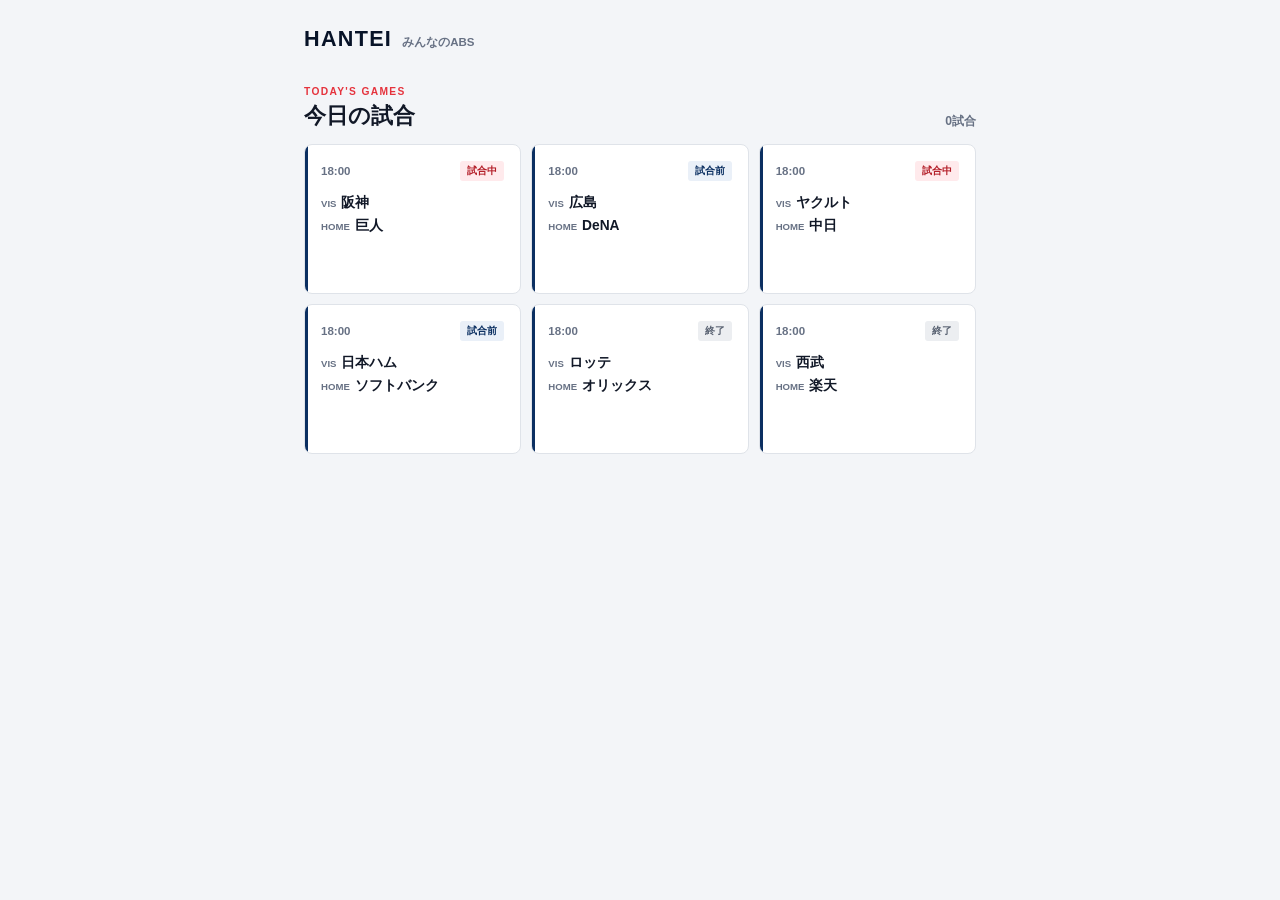
==== index.html @ f7abae08 "Load game count from Supabase" ====
<!doctype html>
<html lang="ja">
<head>
  <meta charset="utf-8">
  <meta name="viewport" content="width=device-width, initial-scale=1">
  <meta name="description" content="今日の野球の試合を選んで、気になった判定に声を届けるHANTEI。">
  <title>HANTEI | 今日の試合</title>
  <link rel="stylesheet" href="styles.css">
</head>
<body>
  <main class="home-shell">
    <header class="site-header">
      <a class="brand" href="index.html" aria-label="HANTEI トップページ">
        <span>HANTEI</span>
        <small>みんなのABS</small>
      </a>
    </header>

    <section aria-labelledby="games-heading">
      <div class="section-heading">
        <div>
          <p class="eyebrow">TODAY'S GAMES</p>
          <h1 id="games-heading">今日の試合</h1>
        </div>
        <span id="game-count" class="game-count">0試合</span>
      </div>
      <div id="game-list" class="game-grid"></div>
    </section>
  </main>
  <script src="app.js"></script>
</body>
</html>
---- styles.css ----
:root {
  color-scheme: light;
  --navy: #071328;
  --blue: #0b2f61;
  --red: #e5333d;
  --ink: #111827;
  --muted: #677184;
  --line: #dfe3e9;
  --paper: #fff;
  --background: #f3f5f8;
}

* { box-sizing: border-box; }

html { background: var(--background); }

body {
  margin: 0;
  color: var(--ink);
  background: var(--background);
  font-family: -apple-system, BlinkMacSystemFont, "Segoe UI", "Hiragino Sans", "Yu Gothic", sans-serif;
}

a { color: inherit; }

button, input, select { font: inherit; }

button, select { cursor: pointer; }

.home-shell,
.game-shell {
  width: min(100%, 720px);
  min-height: 100vh;
  margin: 0 auto;
  padding: 0 16px 24px;
}

.site-header,
.game-header {
  display: flex;
  align-items: center;
  min-height: 78px;
}

.game-header { justify-content: space-between; }

.brand {
  display: inline-flex;
  align-items: baseline;
  gap: 10px;
  text-decoration: none;
}

.brand span {
  color: var(--navy);
  font-size: 1.35rem;
  font-weight: 900;
  letter-spacing: .06em;
}

.brand small { color: var(--muted); font-size: .72rem; font-weight: 700; }
.brand-compact span { font-size: .95rem; }

.back-link {
  color: var(--blue);
  font-size: .86rem;
  font-weight: 700;
  text-decoration: none;
}

.section-heading {
  display: flex;
  align-items: end;
  justify-content: space-between;
  margin: 8px 0 14px;
}

.eyebrow {
  margin: 0 0 4px;
  color: var(--red);
  font-size: .64rem;
  font-weight: 900;
  letter-spacing: .13em;
}

h1, h2, p { margin-top: 0; }
.section-heading h1 { margin: 0; font-size: 1.35rem; }

.game-count {
  color: var(--muted);
  font-size: .76rem;
  font-weight: 700;
}

.game-grid {
  display: grid;
  grid-template-columns: repeat(2, minmax(0, 1fr));
  gap: 10px;
}

.game-card {
  position: relative;
  min-width: 0;
  min-height: 132px;
  padding: 13px;
  overflow: hidden;
  color: var(--ink);
  background: var(--paper);
  border: 1px solid var(--line);
  border-radius: 8px;
  text-decoration: none;
}

.game-card::before {
  position: absolute;
  inset: 0 auto 0 0;
  width: 3px;
  background: var(--blue);
  content: "";
}

.card-top {
  display: flex;
  align-items: center;
  justify-content: space-between;
  gap: 6px;
  margin-bottom: 13px;
}

.card-time { color: var(--muted); font-size: .72rem; font-weight: 700; }

.status {
  display: inline-block;
  margin: 0;
  padding: 3px 7px;
  color: var(--blue);
  background: #eaf0f8;
  border-radius: 3px;
  font-size: .64rem;
  font-weight: 800;
}

.status.live { color: #b31d27; background: #ffeaec; }
.status.finished { color: #586171; background: #eceef1; }

.teams { display: grid; gap: 6px; }

.teams strong {
  overflow: hidden;
  font-size: .86rem;
  line-height: 1.25;
  text-overflow: ellipsis;
  white-space: nowrap;
}

.teams span { margin-right: 5px; color: var(--muted); font-size: .6rem; font-weight: 800; }

.game-card:hover { border-color: #aeb8c7; }
.game-card:focus-visible, button:focus-visible, input:focus-visible, select:focus-visible, a:focus-visible {
  outline: 3px solid #7aa7e3;
  outline-offset: 2px;
}

.match-card {
  padding: 22px 18px 20px;
  color: white;
  background: var(--navy);
  border-radius: 8px;
}

.match-card .status { margin-bottom: 18px; color: white; background: rgba(255,255,255,.14); }
.match-card .status.live { background: var(--red); }

.matchup { display: grid; gap: 6px; }
.matchup strong { font-size: clamp(1.12rem, 5.5vw, 1.55rem); line-height: 1.3; }
.matchup span { color: #9ba8bb; font-size: .72rem; font-weight: 800; }
.match-time { margin: 16px 0 0; color: #c5ccda; font-size: .78rem; }

.surge-notice {
  margin-top: 12px;
  padding: 13px 14px;
  color: #8c1820;
  background: #fff0f1;
  border-left: 4px solid var(--red);
  border-radius: 4px;
}

.surge-notice strong, .surge-notice span { display: block; }
.surge-notice strong { margin-bottom: 3px; font-size: .84rem; }
.surge-notice span { font-size: .72rem; }

.abs-panel {
  margin-top: 12px;
  padding: 20px 18px;
  background: var(--paper);
  border: 1px solid var(--line);
  border-radius: 8px;
}

.index-heading { display: flex; align-items: baseline; justify-content: space-between; }
.index-heading h1 { margin: 0; font-size: 1.05rem; }
.index-heading strong { color: var(--navy); font-size: 2.35rem; line-height: 1; }

.meter {
  height: 8px;
  margin-top: 15px;
  overflow: hidden;
  background: #e6e9ee;
  border-radius: 2px;
}

.meter span { display: block; width: 0; height: 100%; background: var(--red); }
.index-note { margin: 8px 0 0; color: var(--muted); font-size: .68rem; }

.action-area { padding: 22px 0 0; }
.action-area > p { margin-bottom: 10px; color: var(--muted); font-size: .76rem; text-align: center; }

.abs-button {
  display: grid;
  width: 100%;
  min-height: 112px;
  place-content: center;
  color: white;
  background: var(--blue);
  border: 0;
  border-bottom: 5px solid #061d3b;
  border-radius: 8px;
}

.abs-button:active { border-bottom-width: 2px; transform: translateY(3px); }
.abs-button strong { font-size: 2.2rem; letter-spacing: .08em; }
.abs-button span { margin-top: 3px; font-size: .77rem; font-weight: 700; }

.game-error { margin-top: 30vh; color: var(--muted); text-align: center; }

.details-dialog {
  width: min(100%, 560px);
  max-height: 88vh;
  margin: auto auto 0;
  padding: 0;
  overflow: auto;
  border: 0;
  border-radius: 12px 12px 0 0;
}

.details-dialog::backdrop { background: rgba(4, 12, 25, .62); }
.details-dialog form { padding: 10px 18px max(24px, env(safe-area-inset-bottom)); }

.sheet-handle { width: 38px; height: 4px; margin: 0 auto 18px; background: #cbd0d8; border-radius: 4px; }
.sheet-heading { display: flex; align-items: start; justify-content: space-between; margin-bottom: 18px; }
.sheet-heading h2 { margin: 0; font-size: 1.25rem; }

.close-button {
  width: 36px;
  height: 36px;
  color: #455064;
  background: #eef0f3;
  border: 0;
  border-radius: 50%;
  font-size: 1.35rem;
}

.details-dialog form > label,
.details-dialog legend { display: block; margin-bottom: 7px; font-size: .78rem; font-weight: 800; }

.details-dialog input[type="text"],
.details-dialog select {
  width: 100%;
  min-height: 44px;
  margin-bottom: 16px;
  padding: 0 11px;
  color: var(--ink);
  background: white;
  border: 1px solid #cdd3dc;
  border-radius: 5px;
}

fieldset { margin: 0 0 16px; padding: 0; border: 0; }
.choice-row { display: grid; grid-template-columns: 1fr 1fr; gap: 8px; }
.choice-row label { position: relative; }
.choice-row input { position: absolute; opacity: 0; }
.choice-row span {
  display: grid;
  min-height: 44px;
  padding: 5px;
  place-items: center;
  color: #3e4757;
  background: white;
  border: 1px solid #cdd3dc;
  border-radius: 5px;
  font-size: .72rem;
  font-weight: 700;
  text-align: center;
}

.choice-row input:checked + span { color: var(--blue); background: #eaf0f8; border-color: var(--blue); }
.choice-row input:focus-visible + span { outline: 3px solid #7aa7e3; outline-offset: 2px; }

.submit-button {
  width: 100%;
  min-height: 50px;
  color: white;
  background: var(--blue);
  border: 0;
  border-radius: 5px;
  font-weight: 800;
}

[hidden] { display: none !important; }

@media (min-width: 600px) {
  .home-shell, .game-shell { padding-right: 24px; padding-left: 24px; }
  .game-grid { grid-template-columns: repeat(3, minmax(0, 1fr)); }
  .game-card { min-height: 150px; padding: 16px; }
}

@media (max-width: 350px) {
  .home-shell, .game-shell { padding-right: 10px; padding-left: 10px; }
  .game-grid { gap: 7px; }
  .game-card { min-height: 126px; padding: 11px 9px; }
  .teams strong { font-size: .78rem; }
}
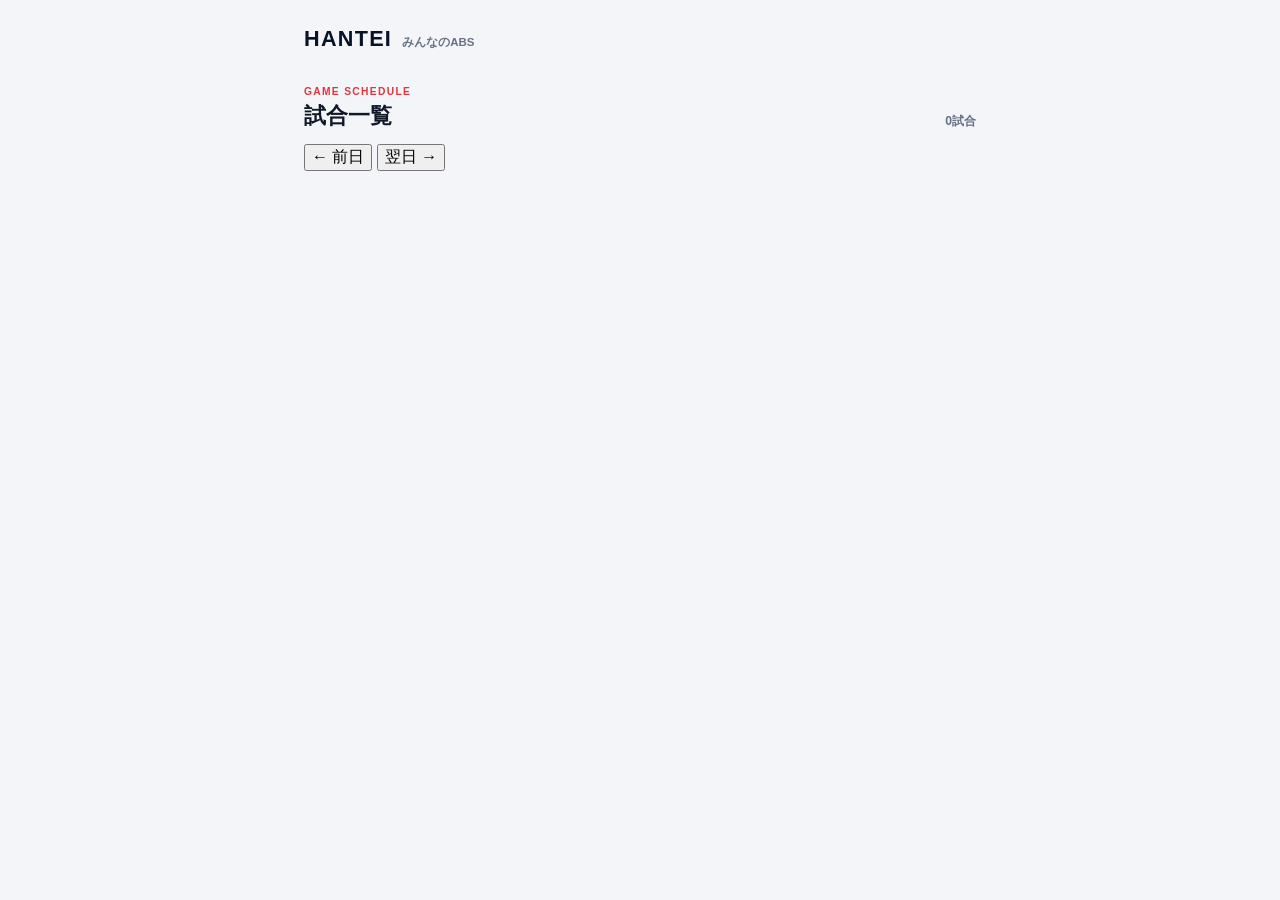
==== commit 5d618cd8: "Add game date navigation" ====
--- a/index.html
+++ b/index.html
@@ -4,7 +4,7 @@
   <meta charset="utf-8">
   <meta name="viewport" content="width=device-width, initial-scale=1">
   <meta name="description" content="今日の野球の試合を選んで、気になった判定に声を届けるHANTEI。">
-  <title>HANTEI | 今日の試合</title>
+  <title>HANTEI | 試合一覧</title>
   <link rel="stylesheet" href="styles.css">
 </head>
 <body>
@@ -19,10 +19,15 @@
     <section aria-labelledby="games-heading">
       <div class="section-heading">
         <div>
-          <p class="eyebrow">TODAY'S GAMES</p>
-          <h1 id="games-heading">今日の試合</h1>
+          <p class="eyebrow">GAME SCHEDULE</p>
+          <h1 id="games-heading">試合一覧</h1>
         </div>
         <span id="game-count" class="game-count">0試合</span>
+      </div>
+      <div class="date-nav" aria-label="試合日を選択">
+        <button id="previous-date" type="button">← 前日</button>
+        <time id="selected-date"></time>
+        <button id="next-date" type="button">翌日 →</button>
       </div>
       <div id="game-list" class="game-grid"></div>
     </section>
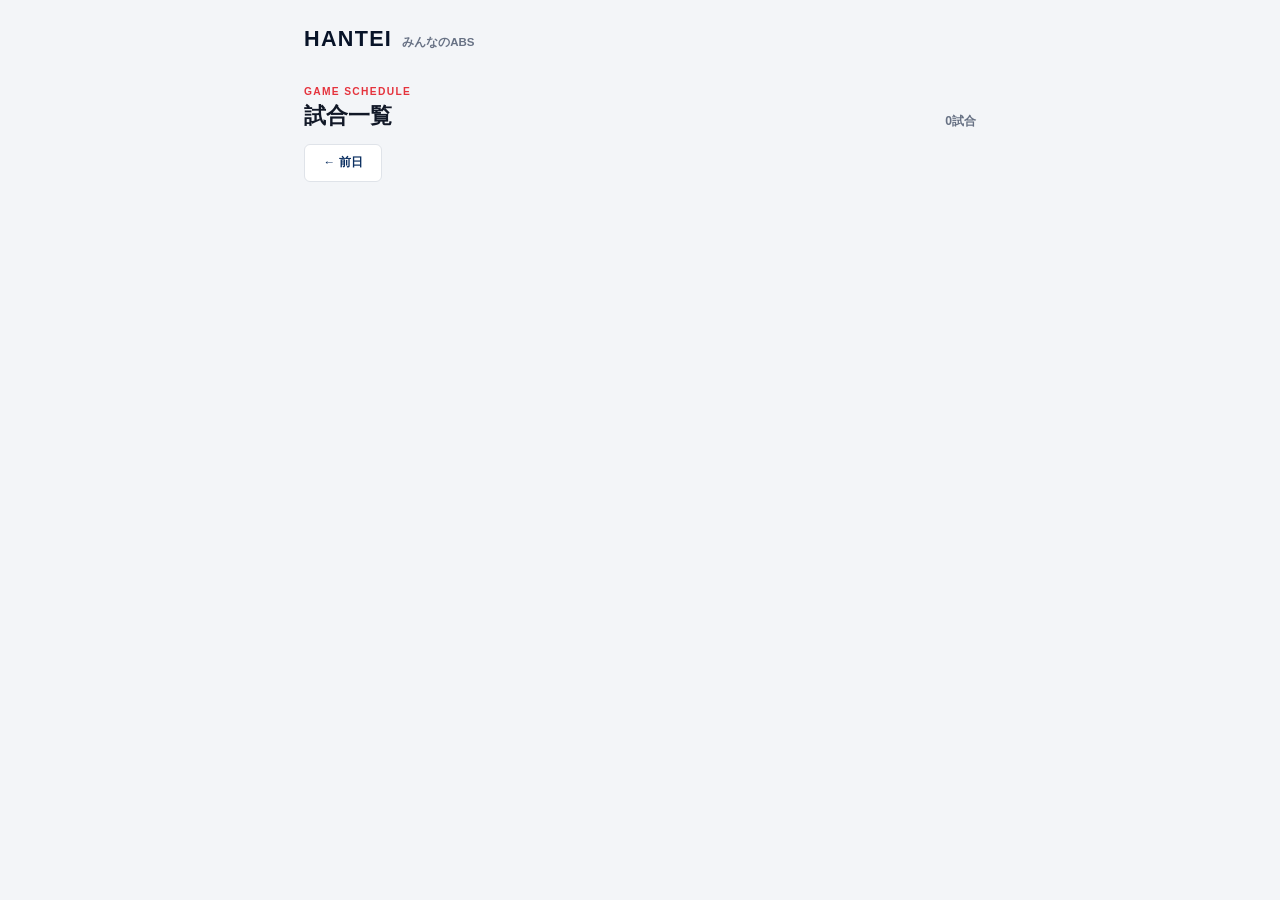
==== commit a1ff7568: "Remove next day button" ====
--- a/index.html
+++ b/index.html
@@ -27,7 +27,6 @@
       <div class="date-nav" aria-label="試合日を選択">
         <button id="previous-date" type="button">← 前日</button>
         <time id="selected-date"></time>
-        <button id="next-date" type="button">翌日 →</button>
       </div>
       <div id="game-list" class="game-grid"></div>
     </section>
--- a/styles.css
+++ b/styles.css
@@ -8,6 +8,8 @@
   --line: #dfe3e9;
   --paper: #fff;
   --background: #f3f5f8;
+  --visitor-color: #64748b;
+  --home-color: #334155;
 }
 
 * { box-sizing: border-box; }
@@ -91,6 +93,26 @@
   font-size: .76rem;
   font-weight: 700;
 }
+
+.date-nav {
+  display: grid;
+  grid-template-columns: 78px minmax(0, 1fr) 78px;
+  align-items: center;
+  gap: 8px;
+  margin-bottom: 12px;
+}
+
+.date-nav button {
+  min-height: 38px;
+  color: var(--blue);
+  background: var(--paper);
+  border: 1px solid var(--line);
+  border-radius: 6px;
+  font-size: .74rem;
+  font-weight: 800;
+}
+
+.date-nav time { font-size: .88rem; font-weight: 800; text-align: center; }
 
 .game-grid {
   display: grid;
@@ -113,9 +135,9 @@
 
 .game-card::before {
   position: absolute;
-  inset: 0 auto 0 0;
-  width: 3px;
-  background: var(--blue);
+  inset: 0 0 auto;
+  height: 5px;
+  background: linear-gradient(90deg, var(--visitor-color) 0 50%, var(--home-color) 50%);
   content: "";
 }
 
@@ -129,28 +151,12 @@
 
 .card-time { color: var(--muted); font-size: .72rem; font-weight: 700; }
 
-.status {
-  display: inline-block;
-  margin: 0;
-  padding: 3px 7px;
-  color: var(--blue);
-  background: #eaf0f8;
-  border-radius: 3px;
-  font-size: .64rem;
-  font-weight: 800;
-}
-
-.status.live { color: #b31d27; background: #ffeaec; }
-.status.finished { color: #586171; background: #eceef1; }
-
 .teams { display: grid; gap: 6px; }
 
 .teams strong {
-  overflow: hidden;
-  font-size: .86rem;
+  font-size: .78rem;
   line-height: 1.25;
-  text-overflow: ellipsis;
-  white-space: nowrap;
+  overflow-wrap: anywhere;
 }
 
 .teams span { margin-right: 5px; color: var(--muted); font-size: .6rem; font-weight: 800; }
@@ -162,19 +168,52 @@
 }
 
 .match-card {
+  position: relative;
   padding: 22px 18px 20px;
+  overflow: hidden;
   color: white;
-  background: var(--navy);
+  background: linear-gradient(110deg, var(--visitor-color) 0 49%, var(--home-color) 51% 100%);
   border-radius: 8px;
 }
 
-.match-card .status { margin-bottom: 18px; color: white; background: rgba(255,255,255,.14); }
-.match-card .status.live { background: var(--red); }
+.match-card::before {
+  position: absolute;
+  inset: 0;
+  background: rgba(7, 19, 40, .52);
+  content: "";
+}
+
+.match-card > * { position: relative; }
 
 .matchup { display: grid; gap: 6px; }
 .matchup strong { font-size: clamp(1.12rem, 5.5vw, 1.55rem); line-height: 1.3; }
 .matchup span { color: #9ba8bb; font-size: .72rem; font-weight: 800; }
 .match-time { margin: 16px 0 0; color: #c5ccda; font-size: .78rem; }
+
+.visitor-t { --visitor-color: #ffe100; }
+.home-t { --home-color: #ffe100; }
+.visitor-db { --visitor-color: #005bac; }
+.home-db { --home-color: #005bac; }
+.visitor-g { --visitor-color: #f47a00; }
+.home-g { --home-color: #f47a00; }
+.visitor-d { --visitor-color: #003e8d; }
+.home-d { --home-color: #003e8d; }
+.visitor-c { --visitor-color: #e60012; }
+.home-c { --home-color: #e60012; }
+.visitor-s { --visitor-color: #00744a; }
+.home-s { --home-color: #00744a; }
+.visitor-h { --visitor-color: #d9ad00; }
+.home-h { --home-color: #d9ad00; }
+.visitor-f { --visitor-color: #00a0e9; }
+.home-f { --home-color: #00a0e9; }
+.visitor-b { --visitor-color: #9b855d; }
+.home-b { --home-color: #9b855d; }
+.visitor-e { --visitor-color: #870010; }
+.home-e { --home-color: #870010; }
+.visitor-l { --visitor-color: #173f73; }
+.home-l { --home-color: #173f73; }
+.visitor-m { --visitor-color: #111827; }
+.home-m { --home-color: #111827; }
 
 .surge-notice {
   margin-top: 12px;
@@ -189,28 +228,37 @@
 .surge-notice strong { margin-bottom: 3px; font-size: .84rem; }
 .surge-notice span { font-size: .72rem; }
 
-.abs-panel {
+.reaction-history {
   margin-top: 12px;
-  padding: 20px 18px;
+  padding: 16px 18px;
   background: var(--paper);
   border: 1px solid var(--line);
   border-radius: 8px;
 }
 
-.index-heading { display: flex; align-items: baseline; justify-content: space-between; }
-.index-heading h1 { margin: 0; font-size: 1.05rem; }
-.index-heading strong { color: var(--navy); font-size: 2.35rem; line-height: 1; }
-
-.meter {
-  height: 8px;
-  margin-top: 15px;
-  overflow: hidden;
-  background: #e6e9ee;
-  border-radius: 2px;
-}
-
-.meter span { display: block; width: 0; height: 100%; background: var(--red); }
-.index-note { margin: 8px 0 0; color: var(--muted); font-size: .68rem; }
+.history-heading { display: flex; align-items: center; justify-content: space-between; }
+.history-heading h1 { margin: 0; font-size: .92rem; }
+.history-heading span { color: var(--muted); font-size: .66rem; font-weight: 700; }
+.reaction-history > p { margin: 14px 0 0; color: var(--muted); font-size: .72rem; }
+
+.reaction-history ol {
+  margin: 12px 0 0;
+  padding: 0;
+  list-style: none;
+}
+
+.reaction-history li {
+  display: flex;
+  align-items: center;
+  justify-content: space-between;
+  gap: 10px;
+  padding: 9px 0;
+  border-top: 1px solid var(--line);
+  font-size: .72rem;
+}
+
+.reaction-history time { color: var(--muted); }
+.reaction-history li span { color: #8c1820; font-weight: 800; }
 
 .action-area { padding: 22px 0 0; }
 .action-area > p { margin-bottom: 10px; color: var(--muted); font-size: .76rem; text-align: center; }
@@ -227,9 +275,11 @@
   border-radius: 8px;
 }
 
-.abs-button:active { border-bottom-width: 2px; transform: translateY(3px); }
+.abs-button:not(:disabled):active { border-bottom-width: 2px; transform: translateY(3px); }
+.abs-button:disabled { color: #eef0f3; background: #a3a8b0; border-bottom-color: #858a92; cursor: not-allowed; }
 .abs-button strong { font-size: 2.2rem; letter-spacing: .08em; }
 .abs-button span { margin-top: 3px; font-size: .77rem; font-weight: 700; }
+.abs-availability { margin: 10px 0 0; color: #6b7280; font-size: .76rem; font-weight: 700; text-align: center; }
 
 .game-error { margin-top: 30vh; color: var(--muted); text-align: center; }
 
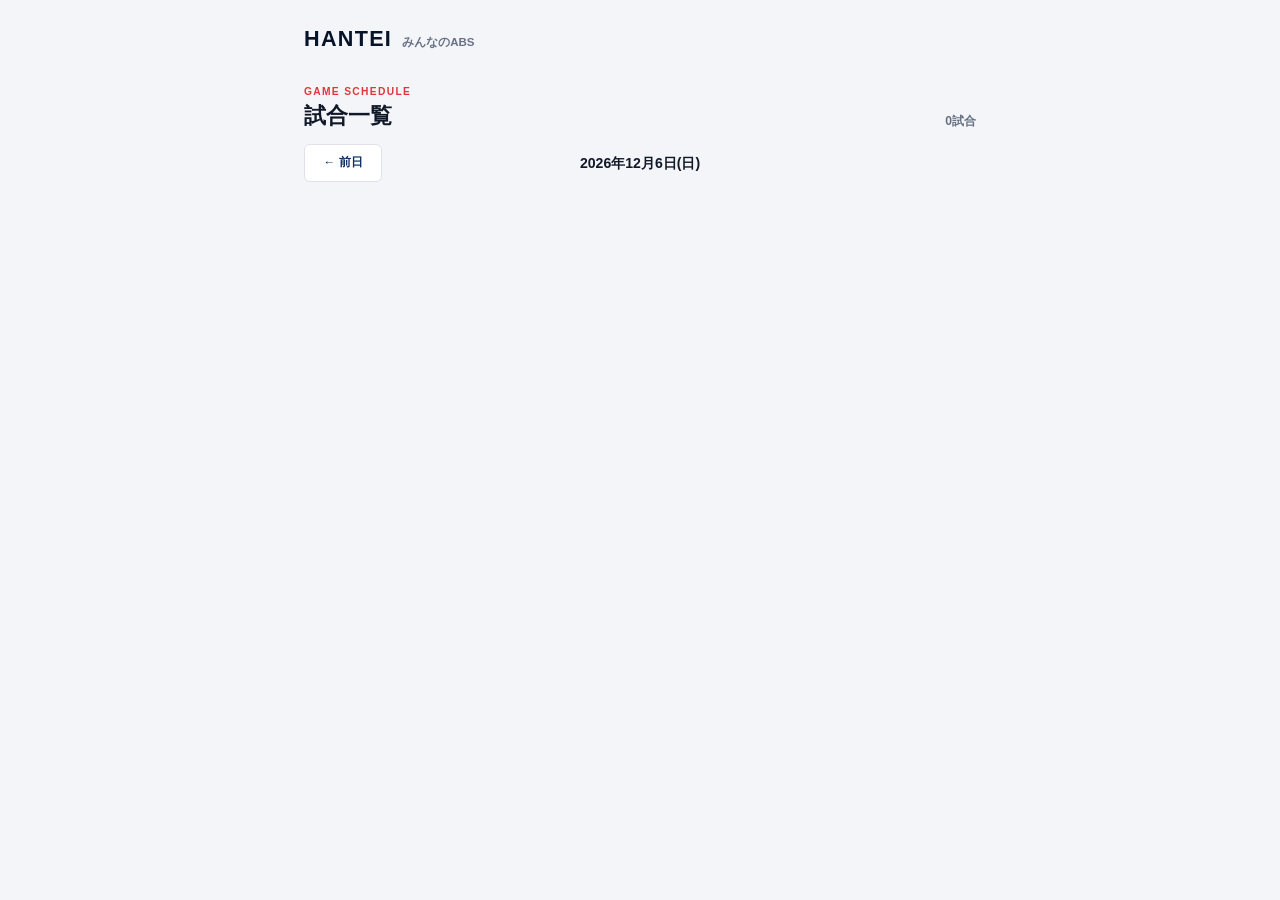
==== commit 101d5843: "Add today navigation controls" ====
--- a/index.html
+++ b/index.html
@@ -27,8 +27,11 @@
       <div class="date-nav" aria-label="試合日を選択">
         <button id="previous-date" type="button">← 前日</button>
         <time id="selected-date"></time>
+        <button id="next-date" type="button" hidden>翌日 →</button>
+        <button id="today-date" type="button" hidden>本日</button>
       </div>
       <div id="game-list" class="game-grid"></div>
+      <p id="game-empty" class="empty-message" hidden></p>
     </section>
   </main>
   <script src="app.js"></script>
--- a/styles.css
+++ b/styles.css
@@ -189,6 +189,7 @@
 .matchup strong { font-size: clamp(1.12rem, 5.5vw, 1.55rem); line-height: 1.3; }
 .matchup span { color: #9ba8bb; font-size: .72rem; font-weight: 800; }
 .match-time { margin: 16px 0 0; color: #c5ccda; font-size: .78rem; }
+.match-umpire { margin: 6px 0 0; color: #d9dee7; font-size: .78rem; }
 
 .visitor-t { --visitor-color: #ffe100; }
 .home-t { --home-color: #ffe100; }
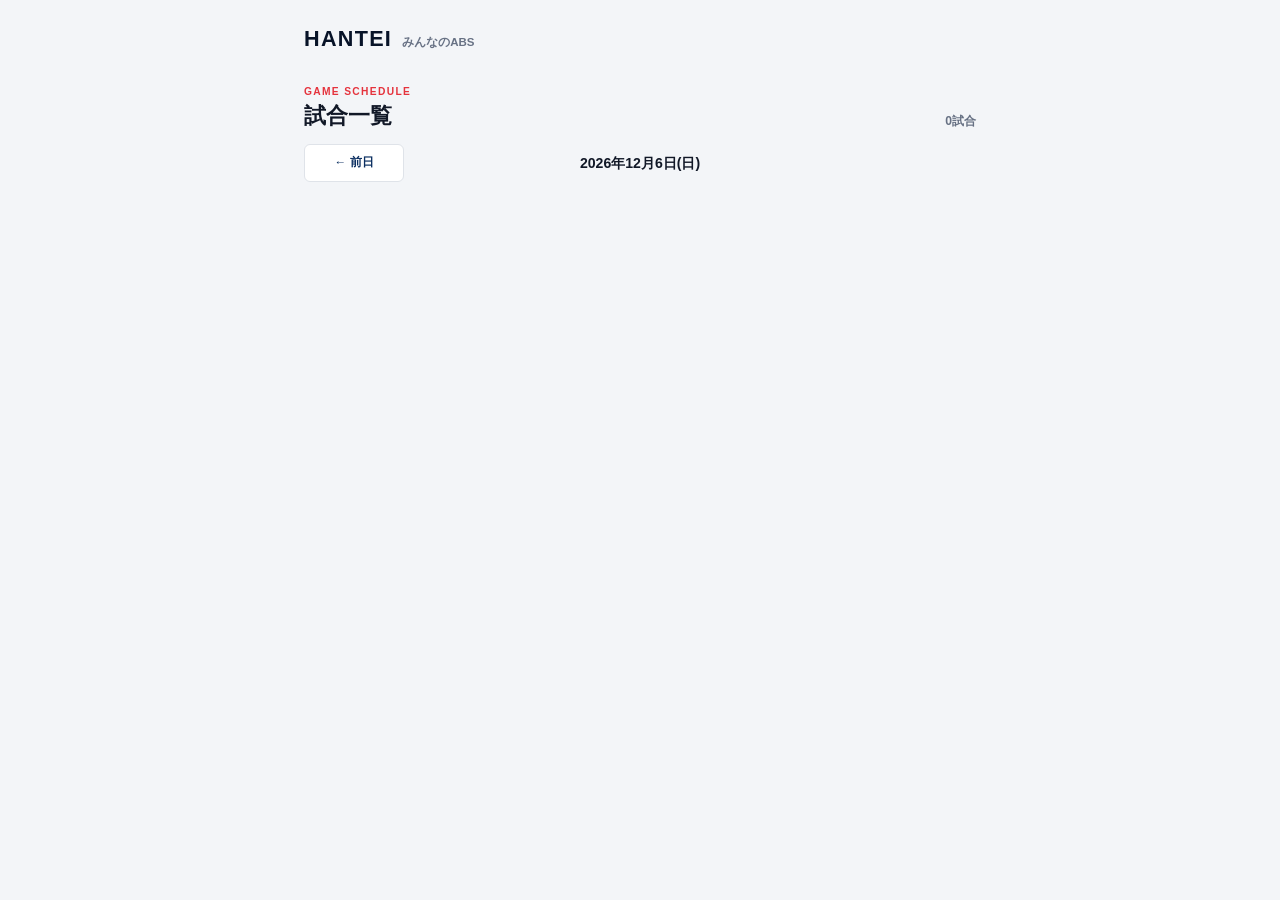
==== commit ba7666a2: "Enable installable web app" ====
--- a/index.html
+++ b/index.html
@@ -4,7 +4,13 @@
   <meta charset="utf-8">
   <meta name="viewport" content="width=device-width, initial-scale=1">
   <meta name="description" content="今日の野球の試合を選んで、気になった判定に声を届けるHANTEI。">
+  <meta name="theme-color" content="#071328">
+  <meta name="apple-mobile-web-app-capable" content="yes">
+  <meta name="apple-mobile-web-app-status-bar-style" content="default">
+  <meta name="apple-mobile-web-app-title" content="HANTEI">
   <title>HANTEI | 試合一覧</title>
+  <link rel="manifest" href="manifest.webmanifest">
+  <link rel="apple-touch-icon" href="icon.svg">
   <link rel="stylesheet" href="styles.css">
 </head>
 <body>
@@ -27,8 +33,10 @@
       <div class="date-nav" aria-label="試合日を選択">
         <button id="previous-date" type="button">← 前日</button>
         <time id="selected-date"></time>
-        <button id="next-date" type="button" hidden>翌日 →</button>
-        <button id="today-date" type="button" hidden>本日</button>
+        <div class="date-forward">
+          <button id="today-date" type="button" hidden>本日</button>
+          <button id="next-date" type="button" hidden>翌日 →</button>
+        </div>
       </div>
       <div id="game-list" class="game-grid"></div>
       <p id="game-empty" class="empty-message" hidden></p>
--- a/styles.css
+++ b/styles.css
@@ -14,7 +14,10 @@
 
 * { box-sizing: border-box; }
 
-html { background: var(--background); }
+html {
+  background: var(--background);
+  overscroll-behavior: none;
+}
 
 body {
   margin: 0;
@@ -96,9 +99,9 @@
 
 .date-nav {
   display: grid;
-  grid-template-columns: 78px minmax(0, 1fr) 78px;
+  grid-template-columns: 100px minmax(0, 1fr) 100px;
   align-items: center;
-  gap: 8px;
+  gap: 6px;
   margin-bottom: 12px;
 }
 
@@ -114,10 +117,26 @@
 
 .date-nav time { font-size: .88rem; font-weight: 800; text-align: center; }
 
+.date-forward {
+  display: grid;
+  grid-template-columns: repeat(2, minmax(0, 1fr));
+  gap: 4px;
+}
+
+.date-forward button { min-width: 0; padding: 0 3px; font-size: .68rem; }
+
 .game-grid {
   display: grid;
   grid-template-columns: repeat(2, minmax(0, 1fr));
   gap: 10px;
+}
+
+.empty-message {
+  margin: 36px 0;
+  color: var(--muted);
+  font-size: .84rem;
+  font-weight: 700;
+  text-align: center;
 }
 
 .game-card {
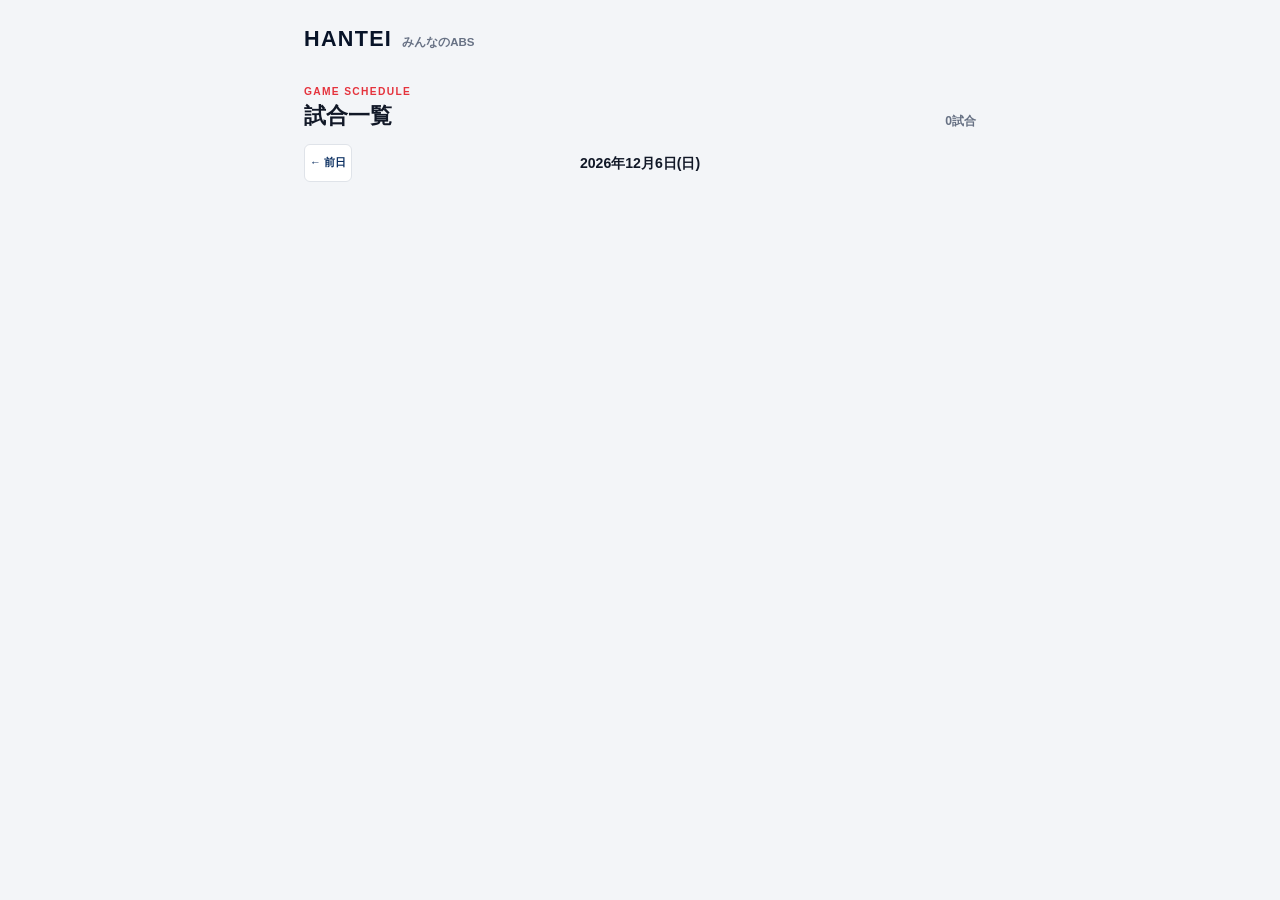
==== commit 60cf6332: "Disable zoom in web app" ====
--- a/index.html
+++ b/index.html
@@ -2,7 +2,7 @@
 <html lang="ja">
 <head>
   <meta charset="utf-8">
-  <meta name="viewport" content="width=device-width, initial-scale=1">
+  <meta name="viewport" content="width=device-width, initial-scale=1, maximum-scale=1, user-scalable=no">
   <meta name="description" content="今日の野球の試合を選んで、気になった判定に声を届けるHANTEI。">
   <meta name="theme-color" content="#071328">
   <meta name="apple-mobile-web-app-capable" content="yes">
--- a/styles.css
+++ b/styles.css
@@ -116,6 +116,7 @@
 }
 
 .date-nav time { font-size: .88rem; font-weight: 800; text-align: center; }
+#previous-date { width: 48px; justify-self: start; padding: 0 3px; font-size: .68rem; }
 
 .date-forward {
   display: grid;
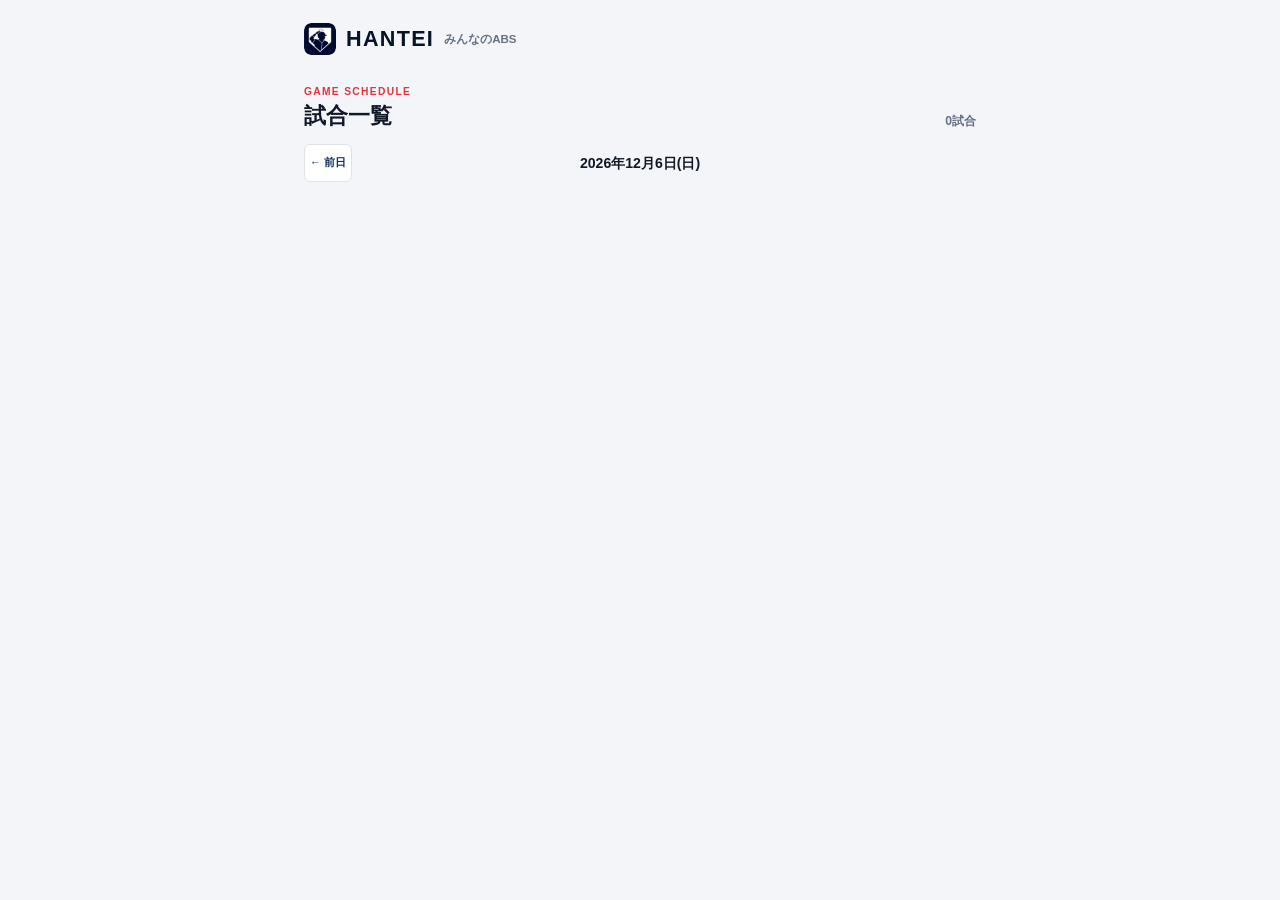
==== commit 0402aef2: "Show new HANTEI logo and favicon" ====
--- a/index.html
+++ b/index.html
@@ -10,13 +10,15 @@
   <meta name="apple-mobile-web-app-title" content="HANTEI">
   <title>HANTEI | 試合一覧</title>
   <link rel="manifest" href="manifest.webmanifest">
-  <link rel="apple-touch-icon" href="icon.svg">
+  <link rel="icon" href="app-icon-192.png" type="image/png">
+  <link rel="apple-touch-icon" href="app-icon-192.png">
   <link rel="stylesheet" href="styles.css">
 </head>
 <body>
   <main class="home-shell">
     <header class="site-header">
       <a class="brand" href="index.html" aria-label="HANTEI トップページ">
+        <img src="app-icon-192.png" alt="" width="32" height="32">
         <span>HANTEI</span>
         <small>みんなのABS</small>
       </a>
--- a/styles.css
+++ b/styles.css
@@ -51,10 +51,12 @@
 
 .brand {
   display: inline-flex;
-  align-items: baseline;
+  align-items: center;
   gap: 10px;
   text-decoration: none;
 }
+
+.brand img { width: 32px; height: 32px; border-radius: 7px; }
 
 .brand span {
   color: var(--navy);
@@ -64,6 +66,8 @@
 }
 
 .brand small { color: var(--muted); font-size: .72rem; font-weight: 700; }
+.brand-compact { gap: 7px; }
+.brand-compact img { width: 26px; height: 26px; border-radius: 6px; }
 .brand-compact span { font-size: .95rem; }
 
 .back-link {
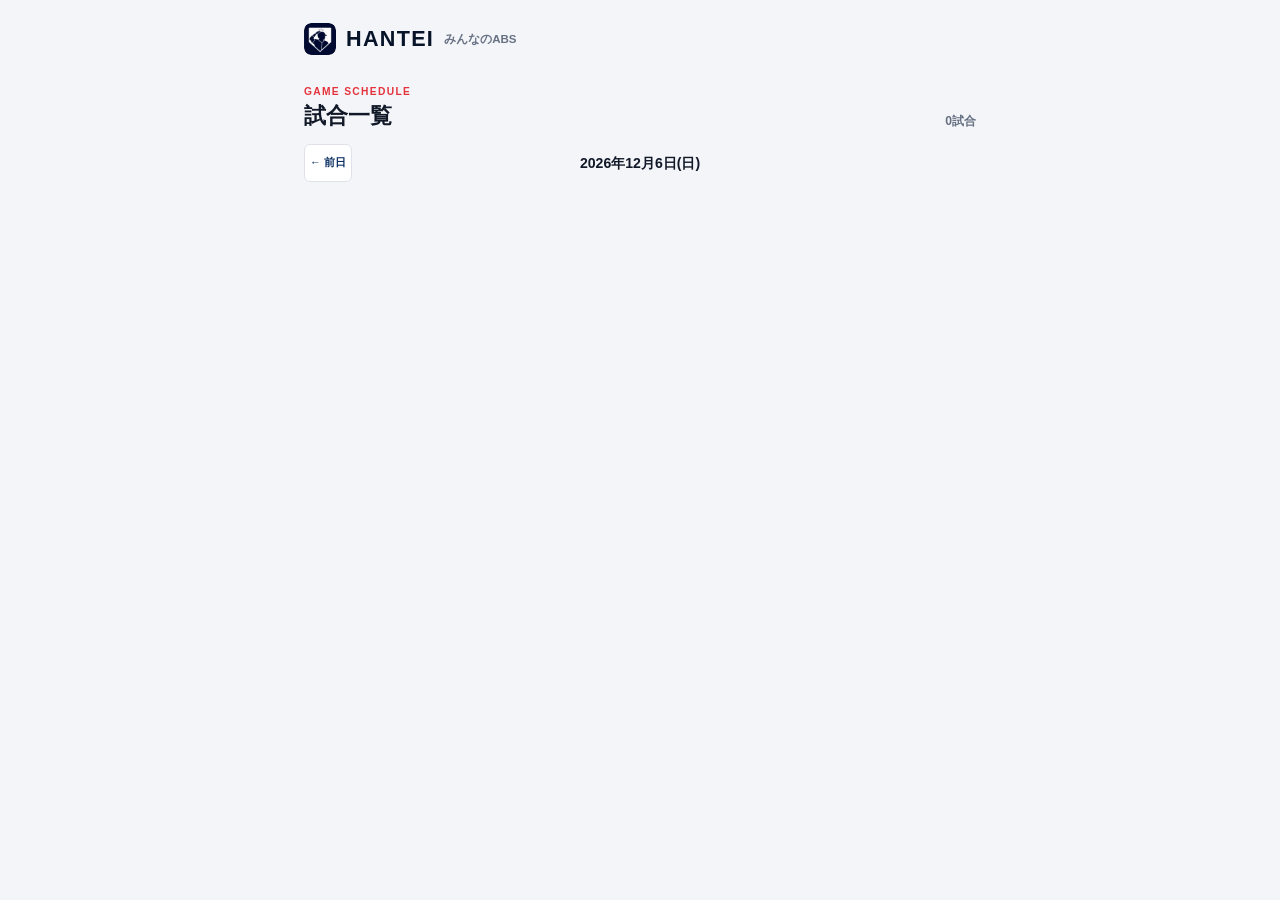
==== commit ac95e656: "Add date picker control" ====
--- a/index.html
+++ b/index.html
@@ -34,7 +34,10 @@
       </div>
       <div class="date-nav" aria-label="試合日を選択">
         <button id="previous-date" type="button">← 前日</button>
-        <time id="selected-date"></time>
+        <label class="date-picker">
+          <time id="selected-date"></time>
+          <input id="date-picker" type="date" min="2026-01-01" aria-label="日付を選択">
+        </label>
         <div class="date-forward">
           <button id="today-date" type="button" hidden>本日</button>
           <button id="next-date" type="button" hidden>翌日 →</button>
--- a/styles.css
+++ b/styles.css
@@ -119,7 +119,12 @@
   font-weight: 800;
 }
 
-.date-nav time { font-size: .88rem; font-weight: 800; text-align: center; }
+.date-nav button:disabled { cursor: not-allowed; opacity: .45; }
+
+.date-picker { position: relative; text-align: center; }
+.date-picker time { font-size: .88rem; font-weight: 800; }
+.date-picker input { position: absolute; inset: 0; width: 100%; height: 100%; opacity: 0; cursor: pointer; }
+.date-picker:focus-within { outline: 2px solid var(--blue); outline-offset: 3px; border-radius: 3px; }
 #previous-date { width: 48px; justify-self: start; padding: 0 3px; font-size: .68rem; }
 
 .date-forward {
